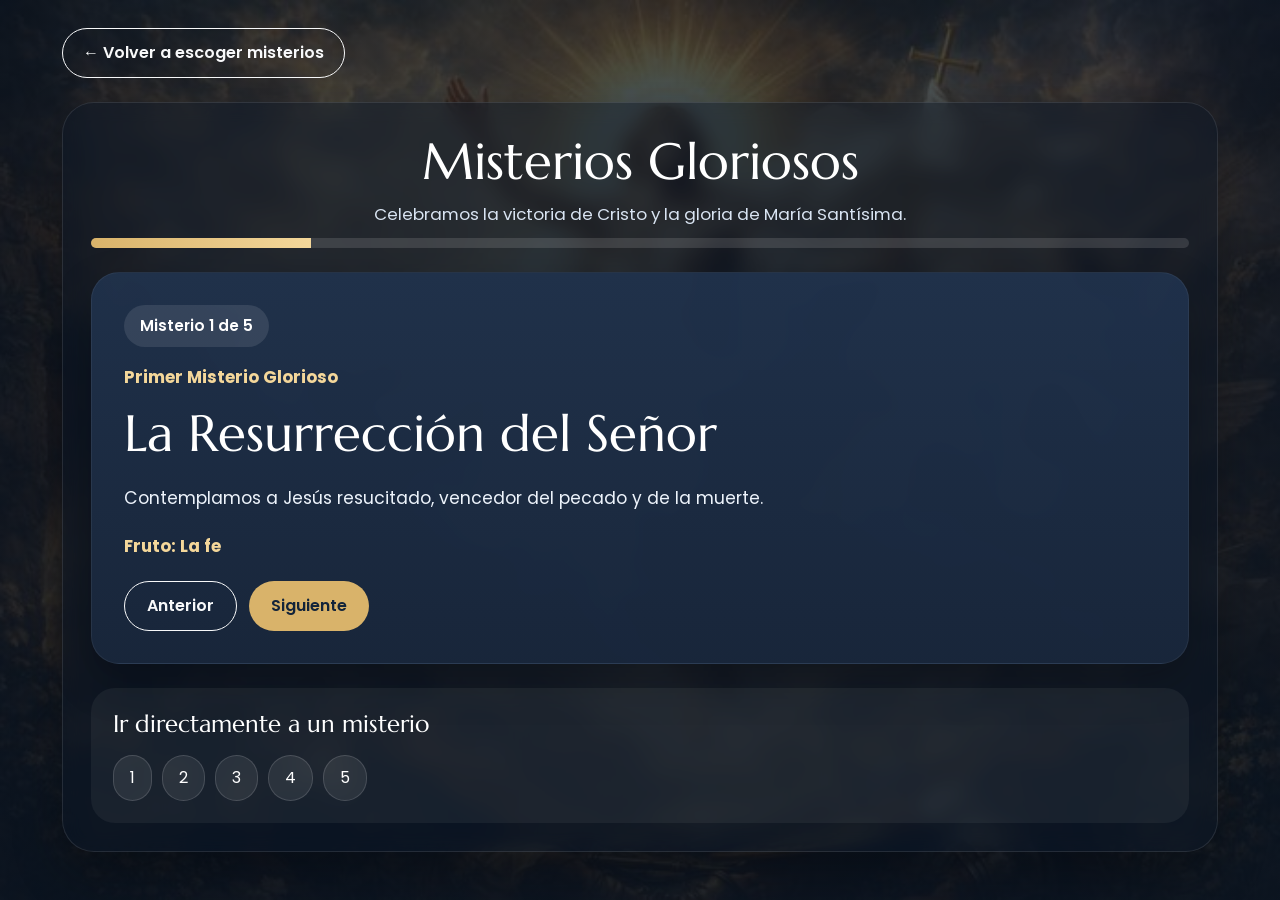
==== pages/gloriosos.html @ 21892469 "Add files via upload" ====
<!DOCTYPE html>
<html lang="es">
<head>
  <meta charset="UTF-8">
  <meta name="viewport" content="width=device-width, initial-scale=1.0">
  <title>Misterios Gloriosos</title>

  <link rel="preconnect" href="https://fonts.googleapis.com">
  <link rel="preconnect" href="https://fonts.gstatic.com" crossorigin>
  <link href="https://fonts.googleapis.com/css2?family=Marcellus&family=Poppins:wght@300;400;500;600;700;800&display=swap" rel="stylesheet">

  <link href="https://cdn.jsdelivr.net/npm/bootstrap@5.3.3/dist/css/bootstrap.min.css" rel="stylesheet">
  <link rel="stylesheet" href="../css/styles.css">
</head>
<body class="page-mystery" style="--mystery-bg: url('../img/fondo-gloriosos.jpg');">

  <div class="container mystery-shell">
    <div class="top-actions mb-4">
      <a href="oraciones.html" class="btn btn-outline-light back-link">← Volver a escoger misterios</a>
    </div>

    <section class="hero-panel">
      <div class="hero-head">
        <h1 class="hero-title" id="tituloGeneral">Misterios Gloriosos</h1>
        <p class="hero-subtitle" id="subtituloGeneral"></p>
      </div>

      <div class="progress-wrap">
        <div class="progress">
          <div class="progress-bar" id="barraProgreso" role="progressbar" style="width: 20%;" aria-valuemin="0" aria-valuemax="100" aria-valuenow="20"></div>
        </div>
      </div>

      <div class="mystery-display fade-in" id="mysteryDisplay">
        <div class="badge-counter" id="contadorMisterio">Misterio 1 de 5</div>
        <div class="mystery-number" id="numeroMisterio"></div>
        <h2 class="mystery-title-main" id="tituloMisterio"></h2>
        <p class="mystery-description" id="descripcionMisterio"></p>
        <p class="mystery-fruit" id="frutoMisterio"></p>

        <div class="control-buttons">
          <button class="btn btn-outline-light" onclick="anteriorMisterio()">Anterior</button>
          <button class="btn btn-gold" onclick="siguienteMisterio()">Siguiente</button>
        </div>
      </div>

      <div class="quick-list">
        <h4>Ir directamente a un misterio</h4>
        <div class="quick-buttons" id="quickButtons"></div>
      </div>
    </section>
  </div>

  <script src="../js/main.js"></script>
  <script>
    iniciarPaginaMisterios("gloriosos");
  </script>
</body>
</html>
---- css/styles.css ----
:root{
  --gold: #d9b36a;
  --gold-soft: #f4d79a;
  --navy-1: #081321;
  --navy-2: #10243d;
  --navy-3: #1d3557;
  --white: #ffffff;
  --soft-white: #edf3fb;
  --text-soft: #d9e4f2;
  --shadow: 0 20px 50px rgba(0,0,0,.32);
  --radius-xl: 32px;
  --radius-lg: 24px;
}

*{
  box-sizing: border-box;
}

html{
  scroll-behavior: smooth;
}

body{
  margin: 0;
  font-family: "Poppins", sans-serif;
  color: var(--white);
  background-color: var(--navy-1);
}

.page-home{
  min-height: 100vh;
  background:
    linear-gradient(rgba(8, 19, 33, 0.72), rgba(8, 19, 33, 0.86)),
    url("../img/fondo-principal.jpg");
  background-position: center;
  background-size: cover;
  background-attachment: fixed;
}

.home-wrapper{
  min-height: 100vh;
  display: flex;
  align-items: center;
  padding: 40px 0;
}

.welcome-box{
  background: rgba(10, 23, 40, .42);
  border: 1px solid rgba(255,255,255,.10);
  backdrop-filter: blur(10px);
  border-radius: var(--radius-xl);
  padding: 38px 28px;
  box-shadow: var(--shadow);
}

.small-label{
  color: var(--gold-soft);
  text-transform: uppercase;
  letter-spacing: 5px;
  font-size: 2rem;
  font-weight: 800;
  margin-bottom: 12px;
}

.main-title{
  font-family: "Marcellus", serif;
  font-size: clamp(2.3rem, 5vw, 5rem);
  line-height: 1.08;
  margin-bottom: 14px;
}

.main-subtitle{
  color: var(--text-soft);
  font-size: clamp(1rem, 2vw, 1.35rem);
  margin-bottom: 0;
}

.quote-box{
  max-width: 1050px;
  margin: 28px auto 30px auto;
  background: rgba(255,255,255,.07);
  border-left: 5px solid var(--gold);
  border-radius: 18px;
  padding: 24px 24px 18px;
  box-shadow: 0 10px 30px rgba(0,0,0,.20);
}

.quote-text{
  margin: 0;
  font-size: 1.05rem;
  line-height: 1.95;
  color: var(--soft-white);
  font-style: italic;
}

.quote-author{
  margin: 14px 0 0 0;
  text-align: right;
  color: var(--gold-soft);
  font-weight: 700;
  font-style: italic;
}

.btn-gold{
  background: var(--gold);
  color: #13243a;
  border: none;
  font-weight: 700;
}

.btn-gold:hover{
  background: #e5c482;
  color: #102136;
}

.page-prayers{
  min-height: 100vh;
  background:
    linear-gradient(rgba(8, 19, 33, 0.76), rgba(8, 19, 33, 0.90)),
    url("../img/fondo-principal.jpg");
  background-position: center;
  background-size: cover;
  background-attachment: fixed;
}

.prayers-wrapper{
  min-height: 100vh;
  padding: 32px 0 40px;
}

.prayer-shell{
  background: rgba(10, 23, 40, .42);
  border: 1px solid rgba(255,255,255,.10);
  backdrop-filter: blur(10px);
  border-radius: var(--radius-xl);
  padding: 28px;
  box-shadow: var(--shadow);
}

.top-actions{
  display: flex;
  align-items: center;
  justify-content: space-between;
  gap: 14px;
  flex-wrap: wrap;
}

.back-link{
  border-radius: 999px;
  padding: 12px 20px;
  font-weight: 600;
}

.hero-head{
  text-align: center;
}

.hero-title{
  font-family: "Marcellus", serif;
  font-size: clamp(2rem, 4vw, 4rem);
  margin-bottom: 10px;
}

.hero-title-sm{
  font-family: "Marcellus", serif;
  font-size: clamp(1.7rem, 3vw, 2.7rem);
  margin-bottom: 0;
}

.hero-subtitle{
  color: var(--text-soft);
  font-size: 1.05rem;
  margin-bottom: 0;
}

.prayer-card{
  background: linear-gradient(180deg, rgba(32, 50, 76, .96), rgba(25, 39, 60, .97));
  border-radius: 24px;
  padding: 24px;
  margin-bottom: 18px;
  border-left: 4px solid var(--gold);
  box-shadow: 0 12px 30px rgba(0,0,0,.22);
}

.prayer-title{
  font-family: "Marcellus", serif;
  font-size: 1.7rem;
  margin-bottom: 14px;
  color: var(--gold-soft);
}

.prayer-text{
  font-size: 1.05rem;
  line-height: 1.95;
  color: var(--soft-white);
  margin-bottom: 0;
}

.mystery-card{
  position: relative;
  display: block;
  min-height: 320px;
  border-radius: var(--radius-lg);
  overflow: hidden;
  text-decoration: none;
  box-shadow: var(--shadow);
  transition: transform .35s ease, box-shadow .35s ease;
  isolation: isolate;
}

.mystery-card:hover{
  transform: translateY(-8px) scale(1.01);
  box-shadow: 0 28px 50px rgba(0,0,0,.42);
}

.mystery-bg{
  position: absolute;
  inset: 0;
  background-position: center;
  background-size: cover;
  transition: transform .55s ease;
}

.mystery-card:hover .mystery-bg{
  transform: scale(1.08);
}

.mystery-overlay{
  position: absolute;
  inset: 0;
  background:
    linear-gradient(to top, rgba(4,10,20,.92) 8%, rgba(6,13,25,.35) 55%, rgba(6,13,25,.18) 100%);
}

.mystery-content{
  position: absolute;
  left: 0;
  right: 0;
  bottom: 0;
  padding: 24px;
  z-index: 2;
}

.mystery-tag{
  display: inline-block;
  margin-bottom: 10px;
  color: var(--gold-soft);
  font-size: .85rem;
  font-weight: 700;
  letter-spacing: .5px;
}

.mystery-content h3{
  font-family: "Marcellus", serif;
  font-size: 1.8rem;
  margin-bottom: 10px;
  color: var(--white);
}

.mystery-content p{
  margin: 0;
  color: var(--soft-white);
  font-size: .96rem;
  line-height: 1.7;
}

/* páginas de misterios */
.page-mystery{
  min-height: 100vh;
  background:
    linear-gradient(rgba(8, 19, 33, 0.72), rgba(8, 19, 33, 0.88)),
    var(--mystery-bg);
  background-position: center;
  background-size: cover;
  background-attachment: fixed;
  padding: 28px 0 40px;
}

.mystery-shell{
  max-width: 1180px;
  margin: 0 auto;
}

.hero-panel{
  background: rgba(10, 23, 40, .42);
  border: 1px solid rgba(255,255,255,.10);
  backdrop-filter: blur(10px);
  border-radius: var(--radius-xl);
  padding: 28px;
  box-shadow: var(--shadow);
}

.progress-wrap{
  margin: 10px 0 24px;
}

.progress{
  height: 10px;
  border-radius: 999px;
  background: rgba(255,255,255,.12);
}

.progress-bar{
  background: linear-gradient(90deg, var(--gold), var(--gold-soft));
}

.mystery-display{
  background: linear-gradient(180deg, rgba(32, 50, 76, .96), rgba(25, 39, 60, .97));
  border-radius: 28px;
  padding: 32px;
  box-shadow: 0 18px 40px rgba(0,0,0,.25);
  border: 1px solid rgba(255,255,255,.06);
}

.badge-counter{
  display: inline-block;
  margin-bottom: 18px;
  padding: 10px 16px;
  border-radius: 999px;
  background: rgba(255,255,255,.10);
  color: var(--white);
  font-weight: 600;
  font-size: .95rem;
}

.mystery-number{
  color: var(--gold-soft);
  font-weight: 700;
  font-size: 1.05rem;
  margin-bottom: 14px;
}

.mystery-title-main{
  font-family: "Marcellus", serif;
  font-size: clamp(2rem, 4vw, 3.8rem);
  line-height: 1.12;
  margin-bottom: 20px;
}

.mystery-description{
  font-size: 1.08rem;
  line-height: 1.95;
  color: var(--soft-white);
  margin-bottom: 18px;
}

.mystery-fruit{
  font-size: 1.05rem;
  font-weight: 700;
  color: var(--gold-soft);
  margin-bottom: 0;
}

.control-buttons{
  margin-top: 22px;
  display: flex;
  flex-wrap: wrap;
  gap: 12px;
}

.control-buttons .btn{
  border-radius: 999px;
  padding: 12px 22px;
  font-weight: 600;
}

.quick-list{
  margin-top: 24px;
  background: rgba(255,255,255,.05);
  border-radius: 24px;
  padding: 22px;
}

.quick-list h4{
  font-family: "Marcellus", serif;
  margin-bottom: 16px;
}

.quick-buttons{
  display: flex;
  flex-wrap: wrap;
  gap: 10px;
}

.quick-buttons button{
  border: 1px solid rgba(255,255,255,.14);
  background: rgba(255,255,255,.08);
  color: var(--white);
  border-radius: 999px;
  padding: 10px 16px;
  transition: .25s ease;
}

.quick-buttons button:hover{
  background: rgba(255,255,255,.16);
}

.fade-in{
  animation: fadeInMove .45s ease;
}

@keyframes fadeInMove{
  from{
    opacity: 0;
    transform: translateY(12px);
  }
  to{
    opacity: 1;
    transform: translateY(0);
  }
}

/* oración final */
.final-image-wrap{
  margin-top: 28px;
  text-align: center;
}

.final-image{
  max-width: 320px;
  width: 100%;
  border-radius: 24px;
  box-shadow: 0 16px 40px rgba(0,0,0,.35);
  border: 3px solid rgba(255,255,255,.12);
}

@media (max-width: 991px){
  .mystery-card{
    min-height: 290px;
  }
}

@media (max-width: 768px){
  .welcome-box,
  .prayer-shell,
  .hero-panel,
  .mystery-display,
  .quick-list,
  .prayer-card{
    padding: 20px;
  }

  .quote-box{
    padding: 20px 18px 16px;
  }

  .quote-text,
  .prayer-text,
  .mystery-description{
    font-size: .98rem;
    line-height: 1.8;
  }

  .mystery-content h3{
    font-size: 1.55rem;
  }

  .control-buttons .btn,
  .quick-buttons button{
    width: 100%;
  }

  .small-label{
    font-size: 1.45rem;
    letter-spacing: 3px;
  }
}
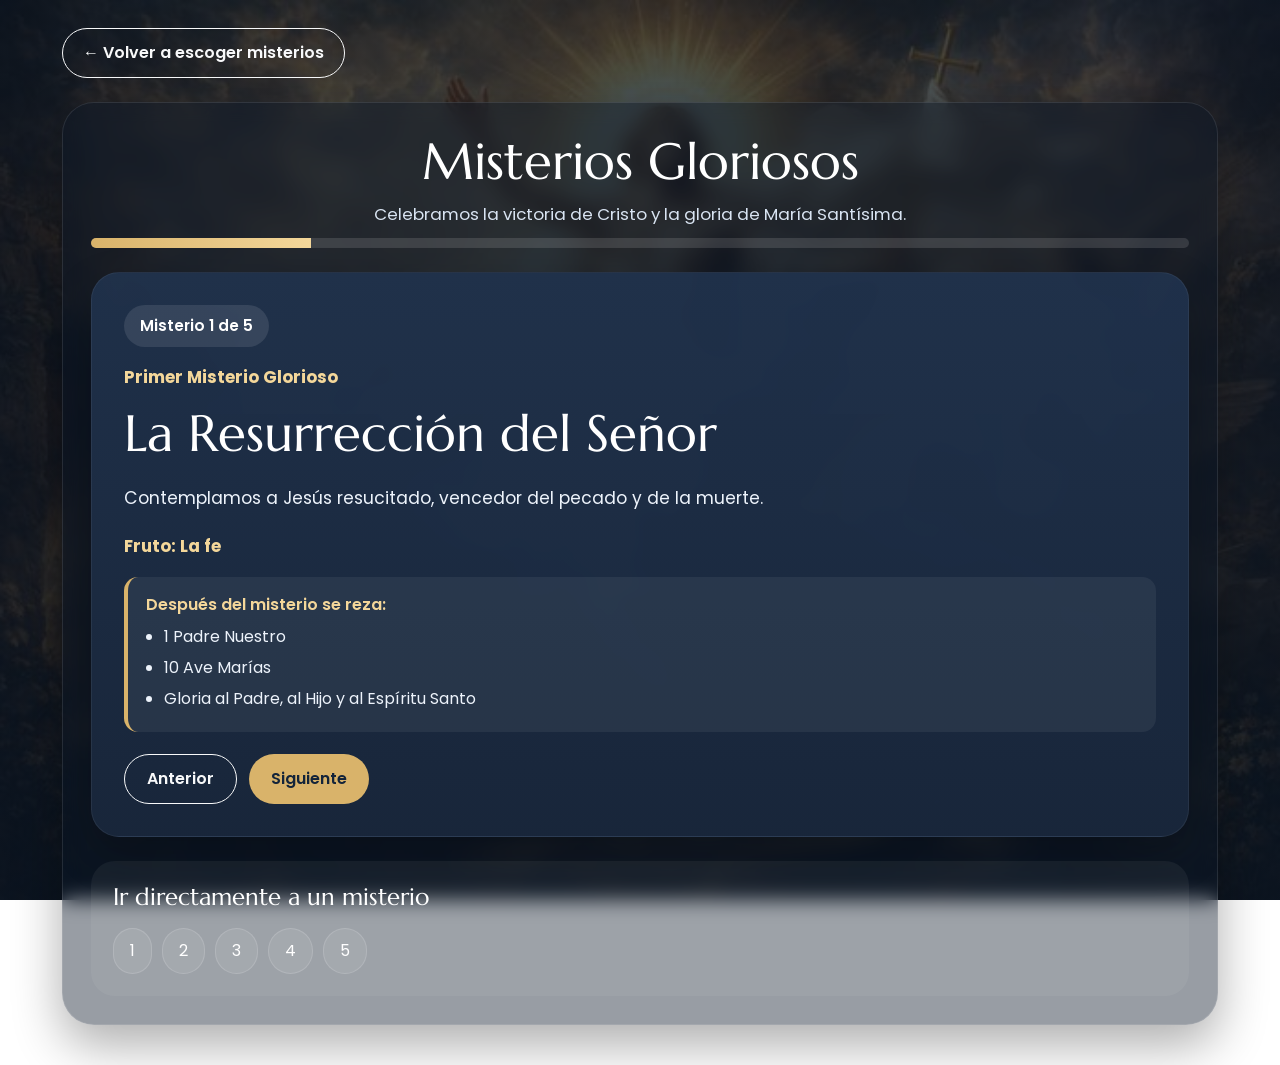
==== commit 3940ebca: "Add files via upload" ====
--- a/pages/gloriosos.html
+++ b/pages/gloriosos.html
@@ -38,6 +38,15 @@
         <p class="mystery-description" id="descripcionMisterio"></p>
         <p class="mystery-fruit" id="frutoMisterio"></p>
 
+        <div class="rosary-prayers">
+          <p class="rosary-step">Después del misterio se reza:</p>
+          <ul class="rosary-list">
+            <li>1 Padre Nuestro</li>
+            <li>10 Ave Marías</li>
+            <li>Gloria al Padre, al Hijo y al Espíritu Santo</li>
+          </ul>
+        </div>
+
         <div class="control-buttons">
           <button class="btn btn-outline-light" onclick="anteriorMisterio()">Anterior</button>
           <button class="btn btn-gold" onclick="siguienteMisterio()">Siguiente</button>
--- a/css/styles.css
+++ b/css/styles.css
@@ -464,4 +464,31 @@
     font-size: 1.45rem;
     letter-spacing: 3px;
   }
+}
+.rosary-prayers{
+margin-top:18px;
+padding:16px 18px;
+
+background:rgba(255,255,255,0.06);
+
+border-radius:14px;
+
+border-left:4px solid var(--gold);
+}
+
+.rosary-step{
+font-weight:600;
+margin-bottom:6px;
+color:var(--gold-soft);
+}
+
+.rosary-list{
+margin:0;
+padding-left:18px;
+color:var(--soft-white);
+line-height:1.7;
+}
+
+.rosary-list li{
+margin-bottom:4px;
 }
